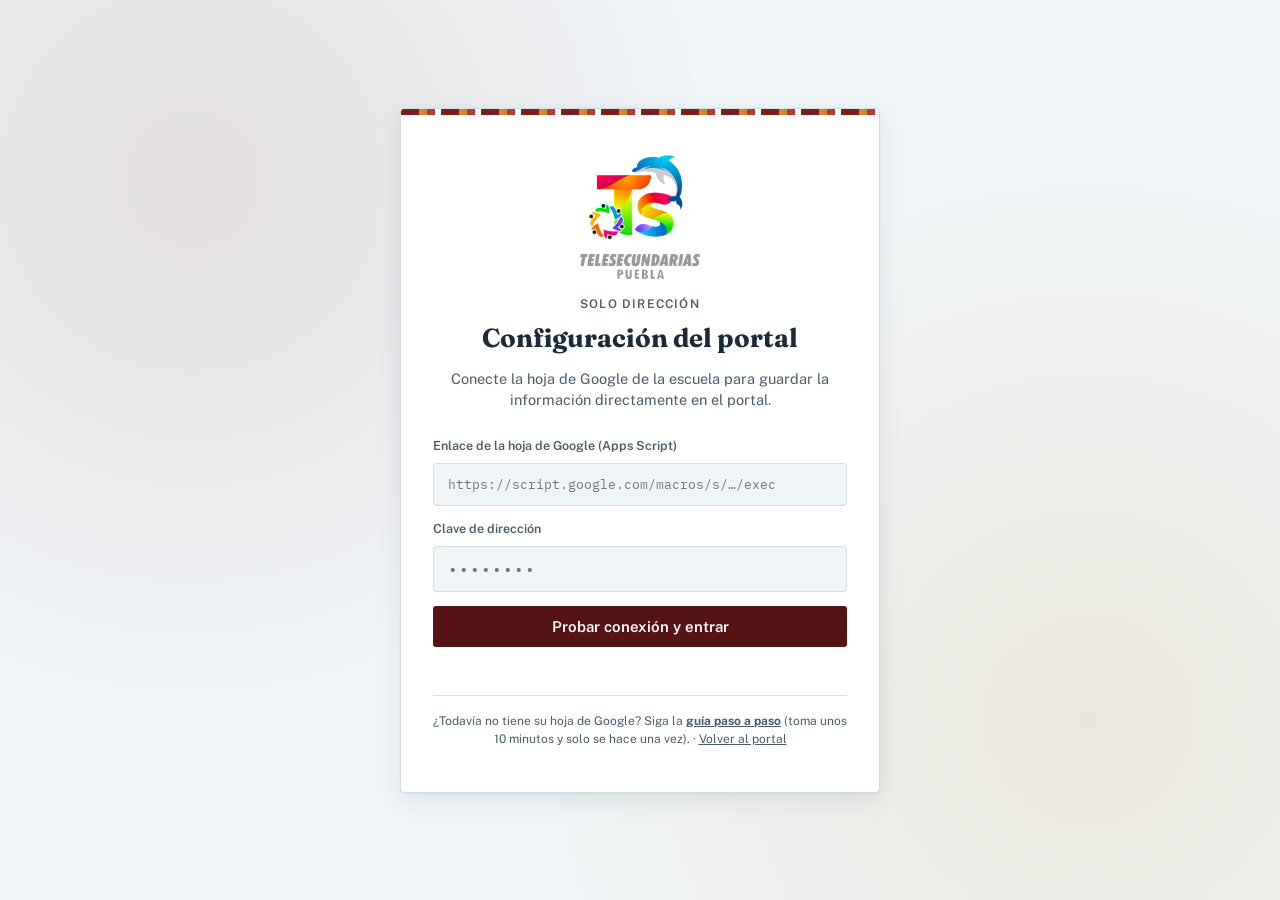
==== configuracion.html @ 2836fb5f "Guardado directo en la hoja de Google de la escuela, configuración paso a paso y logo Co-Authored-By" ====
<!DOCTYPE html>
<html lang="es">
<head>
<meta charset="UTF-8" />
<meta name="viewport" content="width=device-width, initial-scale=1.0" />
<title>Configuración del portal</title>
<link rel="icon" href="escudo.png" />
<link rel="preconnect" href="https://fonts.googleapis.com">
<link rel="preconnect" href="https://fonts.gstatic.com" crossorigin>
<link href="https://fonts.googleapis.com/css2?family=Fraunces:opsz,wght@9..144,400;9..144,500;9..144,600;9..144,700;9..144,800&family=Public+Sans:wght@400;500;600;700&family=IBM+Plex+Mono:wght@400;500;600&display=swap" rel="stylesheet">
<link rel="stylesheet" href="estilos.css" />
<script src="config.js"></script>
<script src="datos.js"></script>
</head>
<body>

<!-- ============ Entrada: conectar la hoja y escribir la clave ============ -->
<div id="gate">
  <div class="gate-card" style="max-width:480px">
    <div class="tile-rule"></div>
    <div class="gate-body">
      <img class="crest" src="escudo.png" alt="Logo de Telesecundarias Puebla" />
      <div class="gate-eyebrow">Solo dirección</div>
      <h1 class="gate-title">Configuración del portal</h1>
      <p class="gate-sub">Conecte la hoja de Google de la escuela para guardar la información directamente en el portal.</p>

      <form class="gate-form" id="form-entrada">
        <label class="gate-label" for="liga">Enlace de la hoja de Google (Apps Script)</label>
        <input id="liga" class="mono" type="url" autocomplete="off" placeholder="https://script.google.com/macros/s/…/exec"
               style="width:100%;font-size:13px;padding:12px 14px;border-radius:3px;border:1.5px solid var(--line);background:var(--ground);color:var(--ink);outline:none" />
        <div style="height:14px"></div>
        <label class="gate-label" for="codigo">Clave de dirección</label>
        <input id="codigo" class="mono" type="password" autocomplete="off" placeholder="••••••••" />
        <button class="gate-btn" type="submit" id="btn-entrar">Probar conexión y entrar</button>
        <div class="gate-error" id="gate-error" role="alert"></div>
      </form>

      <p class="gate-note">¿Todavía no tiene su hoja de Google? Siga la <a href="guia-conexion.html"><b>guía paso a paso</b></a> (toma unos 10 minutos y solo se hace una vez). &middot; <a href="index.html">Volver al portal</a></p>
    </div>
  </div>
</div>

<!-- ============ Configuración paso a paso ============ -->
<div id="portal">
  <header class="band">
    <div class="band-inner">
      <div class="band-top">
        <img class="band-crest" src="escudo.png" alt="Logo de Telesecundarias Puebla" />
        <div>
          <div class="band-eyebrow">Configuración &middot; solo dirección</div>
          <h1 id="titulo-escuela">Configuración del portal</h1>
        </div>
      </div>
    </div>
  </header>
  <div class="tile-rule"></div>

  <main>
    <div id="nota-publicar"></div>

    <nav class="pasos" id="pasos" aria-label="Pasos de configuración"></nav>

    <!-- Paso 1 -->
    <section class="panel" data-paso="escuela">
      <h2>1. Datos de la escuela</h2>
      <p class="ayuda">Así aparecerá la escuela en la portada del portal. Puede llenar solo lo que tenga y completar el resto después.</p>
      <div class="campos">
        <div class="campo"><label for="e-nombre">Nombre de la escuela</label><input id="e-nombre" data-k="nombre" /></div>
        <div class="campo"><label for="e-tipo">Tipo / nivel</label><input id="e-tipo" data-k="tipo" placeholder="Telesecundaria" /></div>
        <div class="campo"><label for="e-cct">Clave CCT</label><input id="e-cct" data-k="cct" class="mono" placeholder="21ETV0000X" /></div>
        <div class="campo"><label for="e-turno">Turno</label>
          <select id="e-turno" data-k="turno"><option value="">— Elegir —</option><option>Matutino</option><option>Vespertino</option><option>Tiempo completo</option><option>Discontinuo</option></select></div>
        <div class="campo"><label for="e-sost">Sostenimiento</label>
          <select id="e-sost" data-k="sostenimiento"><option value="">— Elegir —</option><option>Público (Estatal)</option><option>Público (Federal)</option><option>Público (Federal transferido)</option><option>Particular</option></select></div>
        <div class="campo"><label for="e-zona">Zona</label>
          <select id="e-zona" data-k="zona"><option value="">— Elegir —</option><option>Rural</option><option>Urbana</option><option>Semiurbana</option></select></div>
        <div class="campo"><label for="e-loc">Localidad</label><input id="e-loc" data-k="localidad" /></div>
        <div class="campo"><label for="e-mun">Municipio</label><input id="e-mun" data-k="municipio" /></div>
        <div class="campo"><label for="e-edo">Estado</label><input id="e-edo" data-k="estado" /></div>
        <div class="campo"><label for="e-dom">Domicilio</label><input id="e-dom" data-k="domicilio" /></div>
        <div class="campo"><label for="e-tel">Teléfono</label><input id="e-tel" data-k="telefono" type="tel" /></div>
        <div class="campo"><label for="e-mail">Correo de la escuela</label><input id="e-mail" data-k="correo" type="email" /></div>
        <div class="campo"><label for="e-ciclo">Ciclo escolar</label><input id="e-ciclo" data-k="ciclo" placeholder="2026–2027" /></div>
        <div class="campo"><label for="e-cod">Código de acceso del portal</label><input id="e-cod" data-k="codigoPortal" class="mono" />
          <small>Es el código que usan docentes y familias para entrar. Escríbalo en mayúsculas.</small></div>
      </div>
      <div class="acciones"><button class="btn btn-pri" data-guardar="escuela">Guardar datos de la escuela</button><span class="msg" data-msg="escuela"></span></div>
    </section>

    <!-- Paso 2 -->
    <section class="panel" data-paso="personal" hidden>
      <h2>2. Director y docentes</h2>
      <p class="ayuda">Aparecen en la sección "Nuestro equipo" del portal.</p>
      <div class="campos"><div class="campo"><label for="p-dir">Nombre del director o directora</label><input id="p-dir" /></div></div>
      <h3 style="font-size:18px;margin-top:24px">Docentes</h3>
      <div class="lista-filas" id="lista-docentes"></div>
      <div class="acciones">
        <button class="btn btn-sec" data-agregar="docentes">+ Agregar docente</button>
        <button class="btn btn-pri" data-guardar="personal">Guardar equipo</button><span class="msg" data-msg="personal"></span>
      </div>
    </section>

    <!-- Paso 3 -->
    <section class="panel" data-paso="grupos" hidden>
      <h2>3. Grupos</h2>
      <p class="ayuda">Un renglón por grupo. La lista de alumnos se capturará después en Control Escolar.</p>
      <div class="lista-filas" id="lista-grupos"></div>
      <div class="acciones">
        <button class="btn btn-sec" data-agregar="grupos">+ Agregar grupo</button>
        <button class="btn btn-pri" data-guardar="grupos">Guardar grupos</button><span class="msg" data-msg="grupos"></span>
      </div>
    </section>

    <!-- Paso 4 -->
    <section class="panel" data-paso="calendario" hidden>
      <h2>4. Calendario del ciclo</h2>
      <p class="ayuda">Confirme las fechas con el calendario oficial y agregue las fechas importantes de la escuela (CTE, entregas, festivales…).</p>
      <div class="campos">
        <div class="campo"><label for="c-ini">Inicio de clases</label><input id="c-ini" type="date" /></div>
        <div class="campo"><label for="c-fin">Fin del ciclo</label><input id="c-fin" type="date" /></div>
        <div class="campo"><label for="c-dias">Días efectivos de clase</label><input id="c-dias" inputmode="numeric" /></div>
        <div class="campo"><label for="c-fuente">Calendario oficial</label><input id="c-fuente" placeholder="SEP Puebla" /></div>
      </div>
      <h3 style="font-size:18px;margin-top:24px">Fechas importantes</h3>
      <div class="lista-filas" id="lista-fechas"></div>
      <div class="acciones">
        <button class="btn btn-sec" data-agregar="fechas">+ Agregar fecha</button>
        <button class="btn btn-pri" data-guardar="calendario">Guardar calendario</button><span class="msg" data-msg="calendario"></span>
      </div>
    </section>

    <!-- Paso 5 -->
    <section class="panel" data-paso="avisos" hidden>
      <h2>5. Avisos</h2>
      <p class="ayuda">Los avisos aparecen al principio del portal. Borre los que ya no estén vigentes.</p>
      <div class="lista-filas" id="lista-avisos"></div>
      <div class="acciones">
        <button class="btn btn-sec" data-agregar="avisos">+ Agregar aviso</button>
        <button class="btn btn-pri" data-guardar="avisos">Guardar avisos</button><span class="msg" data-msg="avisos"></span>
      </div>
    </section>

    <div class="acciones" style="margin-top:0">
      <a class="btn btn-sec" href="index.html" style="text-decoration:none">Ver el portal &rarr;</a>
      <button class="btn btn-sec" id="btn-salir">Cerrar sesión de configuración</button>
    </div>
  </main>
</div>

<script>
(function(){
  var PASOS = [
    ["escuela", "Escuela"], ["personal", "Equipo"], ["grupos", "Grupos"], ["calendario", "Calendario"], ["avisos", "Avisos"]
  ];
  var CLAVE_SESION = "edo_clave_dir";
  var claveDir = "";
  var guardados = {};

  function $(s, r){ return (r || document).querySelector(s); }
  function $$(s, r){ return Array.prototype.slice.call((r || document).querySelectorAll(s)); }
  function esc(t){ return String(t == null ? "" : t).replace(/[&<>"]/g, function(c){ return {"&":"&amp;","<":"&lt;",">":"&gt;",'"':"&quot;"}[c]; }); }
  function lleno(v){ return v != null && String(v).trim() !== ""; }

  /* ---------------- Entrada ---------------- */
  var inLiga = $("#liga"), inClave = $("#codigo"), err = $("#gate-error"), btn = $("#btn-entrar");
  inLiga.value = HOJA.liga();
  if (!inLiga.value) inLiga.focus(); else inClave.focus();

  function entrar(liga, clave, silencioso){
    btn.disabled = true; btn.textContent = "Probando conexión…"; err.textContent = "";
    return HOJA.verificar(liga, clave).then(function(r){
      if (!r || !r.ok) throw new Error("La hoja respondió con un error.");
      if (r.sinCambiar) throw new Error("Falta cambiar la clave en el código de la hoja (paso 4 de la guía).");
      if (!r.valida) throw new Error("La clave de dirección no coincide con la de la hoja.");
      HOJA.guardarLiga(liga);
      claveDir = clave;
      try { sessionStorage.setItem(CLAVE_SESION, clave); } catch(e){}
      return abrirConfiguracion();
    }).catch(function(e){
      if (!silencioso){
        err.textContent = /Failed to fetch|NetworkError|Load failed|JSON/i.test(e.message)
          ? "No se pudo conectar. Revise que el enlace termine en /exec y que el acceso sea “Cualquier persona”."
          : e.message;
      }
    }).then(function(){ btn.disabled = false; btn.textContent = "Probar conexión y entrar"; });
  }

  $("#form-entrada").addEventListener("submit", function(ev){
    ev.preventDefault();
    var liga = inLiga.value.trim(), clave = inClave.value.trim();
    if (!HOJA.ligaValida(liga)){ err.textContent = "El enlace debe empezar con https://script.google.com/ y terminar en /exec."; return; }
    if (!clave){ err.textContent = "Escriba la clave de dirección."; return; }
    entrar(liga, clave);
  });

  try {
    var c = sessionStorage.getItem(CLAVE_SESION);
    if (c && HOJA.liga()) { inClave.value = c; entrar(HOJA.liga(), c, true); }
  } catch(e){}

  $("#btn-salir").addEventListener("click", function(){
    try { sessionStorage.removeItem(CLAVE_SESION); } catch(e){}
    location.reload();
  });

  /* ---------------- Filas dinámicas ---------------- */
  var PLANTILLAS = {
    docentes: function(d){ d = d || {};
      return '<div class="fila"><input aria-label="Nombre" placeholder="Nombre completo" data-f="nombre" value="' + esc(d.nombre) + '"/>' +
             '<input aria-label="Cargo o grado" placeholder="Cargo o grado (ej. Docente de 1°)" data-f="cargo" value="' + esc(d.cargo) + '"/>' +
             '<button class="btn-quitar" title="Quitar" aria-label="Quitar">×</button></div>'; },
    grupos: function(g){ g = g || {};
      return '<div class="fila tres"><input aria-label="Grado" placeholder="Grado (ej. 1°)" data-f="grado" value="' + esc(g.grado) + '"/>' +
             '<input aria-label="Grupo" placeholder="Grupo (ej. A)" data-f="grupo" value="' + esc(g.grupo) + '"/>' +
             '<input aria-label="Docente" placeholder="Docente a cargo" data-f="docente" value="' + esc(g.docente) + '"/>' +
             '<button class="btn-quitar" title="Quitar" aria-label="Quitar">×</button>' +
             '<input aria-label="Número de alumnos" placeholder="N.º de alumnos" inputmode="numeric" data-f="alumnos" value="' + esc(g.alumnos) + '"/></div>'; },
    fechas: function(f){ f = f || {};
      return '<div class="fila"><input aria-label="Fecha" type="date" data-f="fecha" value="' + esc(f.fecha) + '"/>' +
             '<input aria-label="Evento" placeholder="Evento (ej. CTE, entrega de boletas)" data-f="evento" value="' + esc(f.evento) + '"/>' +
             '<button class="btn-quitar" title="Quitar" aria-label="Quitar">×</button></div>'; },
    avisos: function(a){ a = a || {};
      return '<div class="fila aviso-f"><input aria-label="Título del aviso" placeholder="Título del aviso" data-f="titulo" value="' + esc(a.titulo) + '"/>' +
             '<input aria-label="Fecha" type="date" data-f="fecha" value="' + esc(a.fecha) + '"/>' +
             '<button class="btn-quitar" title="Quitar" aria-label="Quitar">×</button>' +
             '<textarea aria-label="Texto del aviso" placeholder="Texto del aviso" data-f="texto">' + esc(a.texto) + '</textarea></div>'; }
  };
  function agregar(tipo, datos){ $("#lista-" + tipo).insertAdjacentHTML("beforeend", PLANTILLAS[tipo](datos)); }
  function leerFilas(tipo){
    return $$("#lista-" + tipo + " .fila").map(function(f){
      var o = {}; $$("[data-f]", f).forEach(function(i){ o[i.getAttribute("data-f")] = i.value.trim(); }); return o;
    }).filter(function(o){ return Object.keys(o).some(function(k){ return lleno(o[k]); }); });
  }
  function llenarFilas(tipo, lista){
    $("#lista-" + tipo).innerHTML = "";
    (lista && lista.length ? lista : [null]).forEach(function(d){ agregar(tipo, d); });
  }
  document.addEventListener("click", function(ev){
    var q = ev.target.closest(".btn-quitar");
    if (q){ q.closest(".fila").remove(); return; }
    var a = ev.target.closest("[data-agregar]");
    if (a){ agregar(a.getAttribute("data-agregar")); var l = $("#lista-" + a.getAttribute("data-agregar")); var u = l.lastElementChild; if (u) $("input, textarea", u).focus(); }
  });

  /* ---------------- Pasos ---------------- */
  function pintarPasos(activo){
    $("#pasos").innerHTML = PASOS.map(function(p, i){
      var hecho = !!guardados["config:" + p[0]];
      return '<button class="paso-btn' + (p[0] === activo ? " activo" : "") + (hecho ? " hecho" : "") + '" data-ir="' + p[0] + '">' +
        '<span class="num">' + (hecho ? "✓" : i + 1) + '</span>' + p[1] + '</button>';
    }).join("");
  }
  function irA(paso){
    $$(".panel").forEach(function(s){ s.hidden = s.getAttribute("data-paso") !== paso; });
    pintarPasos(paso);
  }
  $("#pasos").addEventListener("click", function(ev){ var b = ev.target.closest("[data-ir]"); if (b) irA(b.getAttribute("data-ir")); });

  /* ---------------- Cargar lo guardado ---------------- */
  function llenarFormularios(){
    var P = HOJA.combinar(window.PORTAL, guardados);
    $$("[data-paso=escuela] [data-k]").forEach(function(i){ i.value = P.escuela[i.getAttribute("data-k")] || ""; });
    $("#p-dir").value = P.personal.director || "";
    llenarFilas("docentes", P.personal.docentes);
    llenarFilas("grupos", P.grupos);
    $("#c-ini").value = P.calendario.inicio || "";
    $("#c-fin").value = P.calendario.fin || "";
    $("#c-dias").value = P.calendario.dias || "";
    $("#c-fuente").value = P.calendario.fuente || "";
    llenarFilas("fechas", P.calendario.fechas);
    llenarFilas("avisos", P.avisos);
    $("#titulo-escuela").textContent = (P.escuela.tipo ? P.escuela.tipo + " " : "") + "“" + P.escuela.nombre + "”";
  }

  function notaPublicar(){
    var liga = HOJA.liga();
    $("#nota-publicar").innerHTML = (window.PORTAL.ligaHoja === liga) ? "" :
      '<div class="nota"><b>Un último paso, solo una vez:</b> la hoja ya está conectada en este dispositivo y aquí puede guardar y ver los cambios. ' +
      'Para que <b>todos los visitantes</b> vean la información, hay que agregar este enlace al portal. Envíelo a quien administra la página:' +
      '<div style="margin-top:10px;display:flex;flex-wrap:wrap;gap:10px;align-items:center"><span class="liga-copia">' + esc(liga) + '</span>' +
      '<button class="btn btn-sec" id="btn-copiar">Copiar enlace</button></div></div>';
    var b = $("#btn-copiar");
    if (b) b.addEventListener("click", function(){
      (navigator.clipboard ? navigator.clipboard.writeText(liga) : Promise.reject()).then(function(){ b.textContent = "¡Copiado!"; }, function(){ b.textContent = "Selecciónelo y cópielo"; });
    });
  }

  function abrirConfiguracion(){
    return HOJA.leerTodo("config:").then(function(g){
      guardados = g || {};
      $("#gate").style.display = "none";
      $("#portal").style.display = "block";
      llenarFormularios();
      notaPublicar();
      irA("escuela");
    });
  }

  /* ---------------- Guardar ---------------- */
  var LECTORES = {
    escuela: function(){
      var o = {}; $$("[data-paso=escuela] [data-k]").forEach(function(i){ o[i.getAttribute("data-k")] = i.value.trim(); });
      if (!lleno(o.nombre)) throw new Error("El nombre de la escuela no puede quedar vacío.");
      if (!lleno(o.codigoPortal)) throw new Error("El código de acceso no puede quedar vacío.");
      o.codigoPortal = o.codigoPortal.toUpperCase();
      return o;
    },
    personal: function(){ return { director: $("#p-dir").value.trim(), docentes: leerFilas("docentes") }; },
    grupos: function(){ return leerFilas("grupos"); },
    calendario: function(){
      return { inicio: $("#c-ini").value, fin: $("#c-fin").value, dias: $("#c-dias").value.trim(), fuente: $("#c-fuente").value.trim(), fechas: leerFilas("fechas") };
    },
    avisos: function(){ return leerFilas("avisos"); }
  };

  document.addEventListener("click", function(ev){
    var b = ev.target.closest("[data-guardar]");
    if (!b) return;
    var paso = b.getAttribute("data-guardar");
    var msg = $('[data-msg="' + paso + '"]');
    var valor;
    try { valor = LECTORES[paso](); } catch(e){ msg.className = "msg error"; msg.textContent = e.message; return; }
    b.disabled = true; msg.className = "msg"; msg.textContent = "Guardando…";
    HOJA.guardar("config:" + paso, valor, claveDir).then(function(){
      guardados["config:" + paso] = valor;
      msg.className = "msg ok"; msg.textContent = "Guardado. Ya se ve en el portal.";
      if (paso === "escuela") llenarFormularios();
      var i = PASOS.findIndex(function(p){ return p[0] === paso; });
      pintarPasos(paso);
      if (i < PASOS.length - 1) setTimeout(function(){ irA(PASOS[i + 1][0]); window.scrollTo({ top: 0, behavior: "smooth" }); }, 900);
    }).catch(function(e){
      msg.className = "msg error"; msg.textContent = "No se guardó: " + e.message;
    }).then(function(){ b.disabled = false; });
  });
})();
</script>
</body>
</html>
---- estilos.css ----
:root{
    --ground: #eff4f6;
    --surface: #ffffff;
    --ink: #1b2a3a;
    --ink-soft: #4a5c6b;
    --maroon: #7a1f1f;
    --maroon-deep: #551313;
    --ochre: #c98a2a;
    --terracotta: #b8392f;
    --green: #3f7a2c;
    --line: #d3dee3;
    --btn-bg: #551313;
    --btn-ink: #ffffff;
    --cta: #551313;
    --band-a: #551313;
    --band-b: #3d0d0a;
    --shadow: 0 1px 2px rgba(23,50,74,0.06), 0 8px 24px rgba(23,50,74,0.08);
  }
  @media (prefers-color-scheme: dark){
    :root:not([data-theme="light"]){
      --ground: #101b26;
      --surface: #17232f;
      --ink: #e9eff3;
      --ink-soft: #a9bac6;
      --maroon: #e0938a;
      --maroon-deep: #f5cec7;
      --ochre: #e0ac52;
      --terracotta: #d67e64;
      --green: #8fbf78;
      --line: #2b3c4a;
      --btn-bg: #e0938a;
      --btn-ink: #2a0b0b;
      --cta: #e0938a;
      --band-a: #200c0c;
      --band-b: #1a0908;
      --shadow: 0 1px 2px rgba(0,0,0,0.3), 0 8px 28px rgba(0,0,0,0.35);
    }
  }
  :root[data-theme="dark"]{
    --ground: #101b26;
    --surface: #17232f;
    --ink: #e9eff3;
    --ink-soft: #a9bac6;
    --maroon: #e0938a;
    --maroon-deep: #f5cec7;
    --ochre: #e0ac52;
    --terracotta: #d67e64;
    --green: #8fbf78;
    --line: #2b3c4a;
    --btn-bg: #e0938a;
    --btn-ink: #2a0b0b;
    --cta: #e0938a;
    --band-a: #200c0c;
    --band-b: #1a0908;
    --shadow: 0 1px 2px rgba(0,0,0,0.3), 0 8px 28px rgba(0,0,0,0.35);
  }

  html{ font-size: 17px; }
  html, body{ margin: 0; padding: 0; }
  *{ box-sizing: border-box; }
  body{
    background: var(--ground);
    color: var(--ink);
    font-family: 'Public Sans', system-ui, -apple-system, 'Segoe UI', sans-serif;
    line-height: 1.5;
    min-height: 100vh;
  }
  h1, h2, h3{
    font-family: 'Fraunces', Georgia, 'Times New Roman', serif;
    text-wrap: balance;
    margin: 0;
    color: var(--ink);
  }
  .mono{ font-family: 'IBM Plex Mono', ui-monospace, Menlo, monospace; }
  a{ color: inherit; }

  .tile-rule{
    height: 6px;
    background: repeating-linear-gradient(
      90deg,
      var(--maroon) 0 18px,
      var(--ochre) 18px 26px,
      var(--terracotta) 26px 34px,
      var(--surface) 34px 40px
    );
  }

  /* ---------- Pantalla de código ---------- */
  #gate{
    min-height: 100vh;
    display: flex;
    align-items: center;
    justify-content: center;
    padding: 24px 16px;
    position: relative;
    overflow: hidden;
  }
  #gate::before{
    content: "";
    position: absolute;
    inset: 0;
    background-image:
      radial-gradient(circle at 15% 20%, color-mix(in srgb, var(--maroon) 10%, transparent) 0, transparent 40%),
      radial-gradient(circle at 85% 80%, color-mix(in srgb, var(--ochre) 12%, transparent) 0, transparent 42%);
    pointer-events: none;
  }
  .gate-card{
    position: relative;
    width: 100%;
    max-width: 420px;
    background: var(--surface);
    border-radius: 4px;
    box-shadow: var(--shadow);
    overflow: hidden;
    border: 1px solid var(--line);
  }
  .gate-body{ padding: 40px 32px 32px; text-align: center; }
  .crest{ width: 120px; height: 124px; margin: 0 auto 16px; display: block; object-fit: contain; }
  .gate-eyebrow{
    font-size: 12px;
    letter-spacing: 0.10em;
    text-transform: uppercase;
    color: var(--ink-soft);
    font-weight: 600;
  }
  .gate-title{ font-size: 26px; margin-top: 6px; }
  .gate-sub{ color: var(--ink-soft); font-size: 14.5px; margin-top: 10px; }

  .gate-form{ margin-top: 26px; text-align: left; }
  .gate-label{
    display: block;
    font-size: 12.5px;
    font-weight: 600;
    color: var(--ink-soft);
    margin-bottom: 7px;
  }
  #codigo{
    width: 100%;
    font-family: 'IBM Plex Mono', monospace;
    font-size: 16px;
    letter-spacing: 0.06em;
    padding: 12px 14px;
    border-radius: 3px;
    border: 1.5px solid var(--line);
    background: var(--ground);
    color: var(--ink);
    outline: none;
    transition: border-color .15s ease;
  }
  #codigo:focus{ border-color: var(--maroon); }
  #codigo.error{ border-color: var(--terracotta); }

  .gate-btn{
    width: 100%;
    margin-top: 14px;
    padding: 12px 14px;
    border: none;
    border-radius: 3px;
    background: var(--btn-bg);
    color: var(--btn-ink);
    font-family: 'Public Sans', sans-serif;
    font-weight: 600;
    font-size: 15px;
    cursor: pointer;
    transition: transform .1s ease;
  }
  .gate-btn:hover{ transform: translateY(-1px); }
  .gate-btn:active{ transform: translateY(0); }

  .gate-error{ color: var(--terracotta); font-size: 13px; margin-top: 10px; min-height: 16px; }
  .gate-note{
    font-size: 12px;
    color: var(--ink-soft);
    margin-top: 22px;
    padding-top: 16px;
    border-top: 1px solid var(--line);
    line-height: 1.5;
  }

  /* ---------- Portal ---------- */
  #portal{ display: none; }
  header.band{
    background: linear-gradient(135deg, var(--band-a) 0%, var(--band-b) 100%);
    color: #f2f6f8;
    padding: 48px 16px 40px;
    border-bottom: 3px solid var(--ochre);
    box-shadow: 0 4px 12px rgba(23,50,74,0.12);
  }
  .band-inner{ max-width: 1000px; margin: 0 auto; padding: 0 8px; }
  .band-top{ display: flex; align-items: center; gap: 20px; }
  .band-crest{ width: 84px; height: 88px; flex: none; object-fit: contain; background: rgba(255,255,255,0.94); border-radius: 8px; padding: 6px; }
  .band-eyebrow{
    font-size: 11px; letter-spacing: 0.14em; text-transform: uppercase;
    color: #e0ac52;
    font-weight: 700;
  }
  .band h1{ color: #fff; font-size: clamp(28px, 5vw, 42px); margin-top: 6px; font-weight: 700; }
  .band-meta{
    display: grid;
    grid-template-columns: repeat(auto-fit, minmax(200px, 1fr));
    gap: 14px 20px;
    margin-top: 24px;
    font-size: 13px;
    color: #e8d4b0;
  }
  .band-meta span{ display: flex; align-items: baseline; gap: 8px; }
  .band-meta b{ font-family: 'IBM Plex Mono', monospace; font-weight: 600; color: #e0ac52; }
  .band-meta b.pend{ color: #c9b48f; font-style: italic; font-weight: 500; }

  main{ max-width: 1000px; margin: 0 auto; padding: 48px 16px 70px; }
  .welcome{ max-width: 65ch; color: var(--ink-soft); font-size: 15.5px; margin: 0 0 48px; line-height: 1.7; }
  .welcome strong{ color: var(--ink); font-weight: 600; }

  .section-label{
    font-size: 11px; letter-spacing: 0.12em; text-transform: uppercase;
    font-weight: 800; color: var(--maroon);
    margin-bottom: 20px;
    padding-bottom: 10px;
    border-bottom: 2px solid var(--ochre);
    display: inline-block;
  }

  .cards{
    display: grid;
    grid-template-columns: repeat(auto-fit, minmax(min(280px, 100%), 1fr));
    gap: 20px;
    margin-bottom: 56px;
  }
  .pcard{
    background: var(--surface);
    border: 1px solid var(--line);
    border-radius: 6px;
    padding: 28px;
    display: flex;
    flex-direction: column;
    gap: 12px;
    text-decoration: none;
    box-shadow: var(--shadow);
    transition: all .2s ease;
    position: relative;
    overflow: hidden;
  }
  .pcard::before{
    content: '';
    position: absolute;
    top: 0; left: 0; right: 0;
    height: 4px;
    background: linear-gradient(90deg, var(--ochre), var(--terracotta));
    opacity: 0;
    transition: opacity .2s ease;
  }
  a.pcard:hover{
    transform: translateY(-4px);
    border-color: var(--ochre);
    box-shadow: 0 8px 24px rgba(23,50,74,0.15);
  }
  a.pcard:hover::before{ opacity: 1; }
  .pcard-tag{
    font-size: 10px; font-weight: 800; letter-spacing: 0.1em; text-transform: uppercase;
    padding: 5px 10px; border-radius: 3px;
    width: fit-content;
  }
  .tag-azul{ background: color-mix(in srgb, var(--maroon) 12%, transparent); color: var(--maroon); }
  .tag-verde{ background: color-mix(in srgb, var(--green) 14%, transparent); color: var(--green); }
  .tag-ocre{ background: color-mix(in srgb, var(--ochre) 14%, transparent); color: var(--ochre); }
  .pcard h3{ font-size: 20px; font-weight: 700; margin: 0; }
  .pcard p{ margin: 0; font-size: 14px; color: var(--ink-soft); line-height: 1.6; }
  .pcard-cta{
    margin-top: auto;
    font-size: 13px;
    font-weight: 700;
    color: var(--cta);
    display: inline-flex;
    align-items: center;
    gap: 6px;
  }
  .pcard.disabled{ opacity: 0.55; cursor: default; }
  .pcard.disabled .pcard-cta{ color: var(--ink-soft); font-weight: 600; }

  .calendar-strip{
    background: var(--surface);
    border: 1px solid var(--line);
    border-radius: 6px;
    padding: 32px;
    display: grid;
    grid-template-columns: repeat(auto-fit, minmax(160px, 1fr));
    gap: 24px;
    margin-bottom: 56px;
    box-shadow: var(--shadow);
  }
  .stat b{
    display: block;
    font-family: 'Fraunces', serif;
    font-size: 26px;
    font-weight: 700;
    color: var(--ochre);
    margin-bottom: 6px;
  }
  .stat span{ font-size: 13px; color: var(--ink-soft); font-weight: 500; }

  /* ---------- Avance de configuración ---------- */
  .avance{
    background: var(--surface);
    border: 1px dashed var(--ochre);
    border-radius: 6px;
    padding: 24px 28px;
    margin-bottom: 56px;
  }
  .avance-top{ display: flex; flex-wrap: wrap; align-items: baseline; justify-content: space-between; gap: 8px 16px; }
  .avance h2{ font-size: 20px; }
  .avance-pct{ font-family: 'IBM Plex Mono', monospace; font-size: 14px; color: var(--ink-soft); }
  .barra{ height: 8px; background: var(--ground); border-radius: 99px; margin: 14px 0 18px; overflow: hidden; }
  .barra > div{ height: 100%; background: linear-gradient(90deg, var(--ochre), var(--terracotta)); border-radius: 99px; }
  .avance ul{ list-style: none; margin: 0; padding: 0; display: grid; grid-template-columns: repeat(auto-fit, minmax(min(240px, 100%), 1fr)); gap: 8px 20px; }
  .avance li{ font-size: 14px; display: flex; align-items: baseline; gap: 10px; }
  .chip{ font-size: 10px; font-weight: 800; letter-spacing: 0.08em; text-transform: uppercase; padding: 3px 8px; border-radius: 3px; flex: none; }
  .chip.ok{ background: color-mix(in srgb, var(--green) 16%, transparent); color: var(--green); }
  .chip.no{ background: color-mix(in srgb, var(--terracotta) 14%, transparent); color: var(--terracotta); }
  .avance p{ font-size: 13px; color: var(--ink-soft); margin: 16px 0 0; }

  footer{ max-width: 1000px; margin: 0 auto; padding: 0 16px 60px; font-size: 12.5px; color: var(--ink-soft); }
  footer .foot-note{ border-top: 1px solid var(--line); padding-top: 24px; line-height: 1.7; }

  @media (max-width: 520px){
    .gate-body{ padding: 32px 22px 26px; }
    .pcard{ padding: 22px; }
    .calendar-strip{ padding: 24px; }
    .avance{ padding: 20px; }
  }
  @media (prefers-reduced-motion: reduce){
    *{ transition: none !important; }
  }

  /* ---------- Secciones extra del portal ---------- */
  .aviso-lista{ display: grid; gap: 14px; margin-bottom: 56px; }
  .aviso{ background: var(--surface); border: 1px solid var(--line); border-left: 4px solid var(--ochre); border-radius: 6px; padding: 18px 22px; box-shadow: var(--shadow); }
  .aviso h3{ font-size: 18px; }
  .aviso time{ font-family: 'IBM Plex Mono', monospace; font-size: 12px; color: var(--ink-soft); }
  .aviso p{ margin: 6px 0 0; color: var(--ink-soft); font-size: 14.5px; white-space: pre-line; }
  .equipo{ display: grid; grid-template-columns: repeat(auto-fit, minmax(min(220px, 100%), 1fr)); gap: 14px; margin-bottom: 56px; }
  .persona{ background: var(--surface); border: 1px solid var(--line); border-radius: 6px; padding: 16px 18px; }
  .persona b{ display: block; font-family: 'Fraunces', serif; font-size: 17px; }
  .persona span{ font-size: 13px; color: var(--ink-soft); }
  .fechas{ list-style: none; margin: 0 0 56px; padding: 4px 32px 28px; background: var(--surface); border: 1px solid var(--line); border-top: none; border-radius: 0 0 6px 6px; display: grid; gap: 8px; }
  .fechas li{ display: flex; gap: 14px; font-size: 14px; }
  .fechas time{ font-family: 'IBM Plex Mono', monospace; color: var(--maroon); min-width: 92px; flex: none; }
  .estado-hoja{ font-size: 12.5px; color: var(--ink-soft); margin: -36px 0 40px; }
  footer a{ color: var(--maroon); font-weight: 600; }

  /* ---------- Formularios (Configuración) ---------- */
  .pasos{ display: flex; gap: 8px; overflow-x: auto; padding-bottom: 6px; margin-bottom: 28px; }
  .paso-btn{ flex: none; border: 1.5px solid var(--line); background: var(--surface); color: var(--ink); border-radius: 999px; padding: 8px 16px; font: 600 14px 'Public Sans', sans-serif; cursor: pointer; display: inline-flex; align-items: center; gap: 8px; }
  .paso-btn .num{ width: 22px; height: 22px; border-radius: 50%; display: inline-grid; place-items: center; font-size: 12px; background: var(--ground); color: var(--ink-soft); }
  .paso-btn.activo{ border-color: var(--maroon); color: var(--maroon); }
  .paso-btn.activo .num{ background: var(--maroon); color: var(--surface); }
  .paso-btn.hecho .num{ background: var(--green); color: #fff; }
  .panel{ background: var(--surface); border: 1px solid var(--line); border-radius: 6px; padding: 28px; box-shadow: var(--shadow); margin-bottom: 28px; }
  .panel h2{ font-size: 24px; }
  .panel > p.ayuda{ color: var(--ink-soft); font-size: 14.5px; margin: 6px 0 22px; max-width: 70ch; }
  .campos{ display: grid; grid-template-columns: repeat(auto-fit, minmax(min(240px, 100%), 1fr)); gap: 16px 20px; }
  .campo label{ display: block; font-size: 12.5px; font-weight: 600; color: var(--ink-soft); margin-bottom: 6px; }
  .campo input, .campo select, .campo textarea, .fila input, .fila textarea{
    width: 100%; font: 15px 'Public Sans', sans-serif; padding: 10px 12px; border-radius: 4px;
    border: 1.5px solid var(--line); background: var(--ground); color: var(--ink); outline: none;
  }
  .campo input:focus, .campo select:focus, .campo textarea:focus, .fila input:focus, .fila textarea:focus{ border-color: var(--maroon); }
  .campo small{ display: block; font-size: 12px; color: var(--ink-soft); margin-top: 4px; }
  .lista-filas{ display: grid; gap: 10px; margin-top: 8px; }
  .fila{ display: grid; grid-template-columns: 1fr 1fr auto; gap: 10px; align-items: start; padding: 12px; border: 1px solid var(--line); border-radius: 6px; background: var(--surface); }
  .fila.tres{ grid-template-columns: 1fr 1fr 1fr auto; }
  .fila.aviso-f{ grid-template-columns: 1fr 160px auto; }
  .fila.aviso-f textarea{ grid-column: 1 / -1; min-height: 80px; resize: vertical; }
  .btn{ font: 600 14.5px 'Public Sans', sans-serif; border-radius: 4px; padding: 10px 18px; cursor: pointer; border: 1.5px solid transparent; }
  .btn-pri{ background: var(--btn-bg); color: var(--btn-ink); }
  .btn-sec{ background: transparent; color: var(--maroon); border-color: var(--line); }
  .btn-quitar{ background: transparent; border: 1.5px solid var(--line); color: var(--terracotta); border-radius: 4px; width: 40px; height: 42px; cursor: pointer; font-size: 18px; }
  .acciones{ display: flex; flex-wrap: wrap; align-items: center; gap: 12px; margin-top: 24px; }
  .msg{ font-size: 14px; }
  .msg.ok{ color: var(--green); }
  .msg.error{ color: var(--terracotta); }
  .nota{ border: 1px dashed var(--ochre); border-radius: 6px; padding: 16px 18px; font-size: 14px; color: var(--ink-soft); background: color-mix(in srgb, var(--ochre) 6%, transparent); margin-bottom: 28px; }
  .nota b{ color: var(--ink); }
  .nota code, .liga-copia{ font-family: 'IBM Plex Mono', monospace; font-size: 12.5px; word-break: break-all; }
  .vacio{ font-size: 14px; color: var(--ink-soft); font-style: italic; }
  @media (max-width: 620px){
    .fila, .fila.tres, .fila.aviso-f{ grid-template-columns: 1fr auto; }
    .fila > :not(.btn-quitar){ grid-column: 1; }
    .fila .btn-quitar{ grid-column: 2; grid-row: 1; }
    .panel{ padding: 20px; }
  }
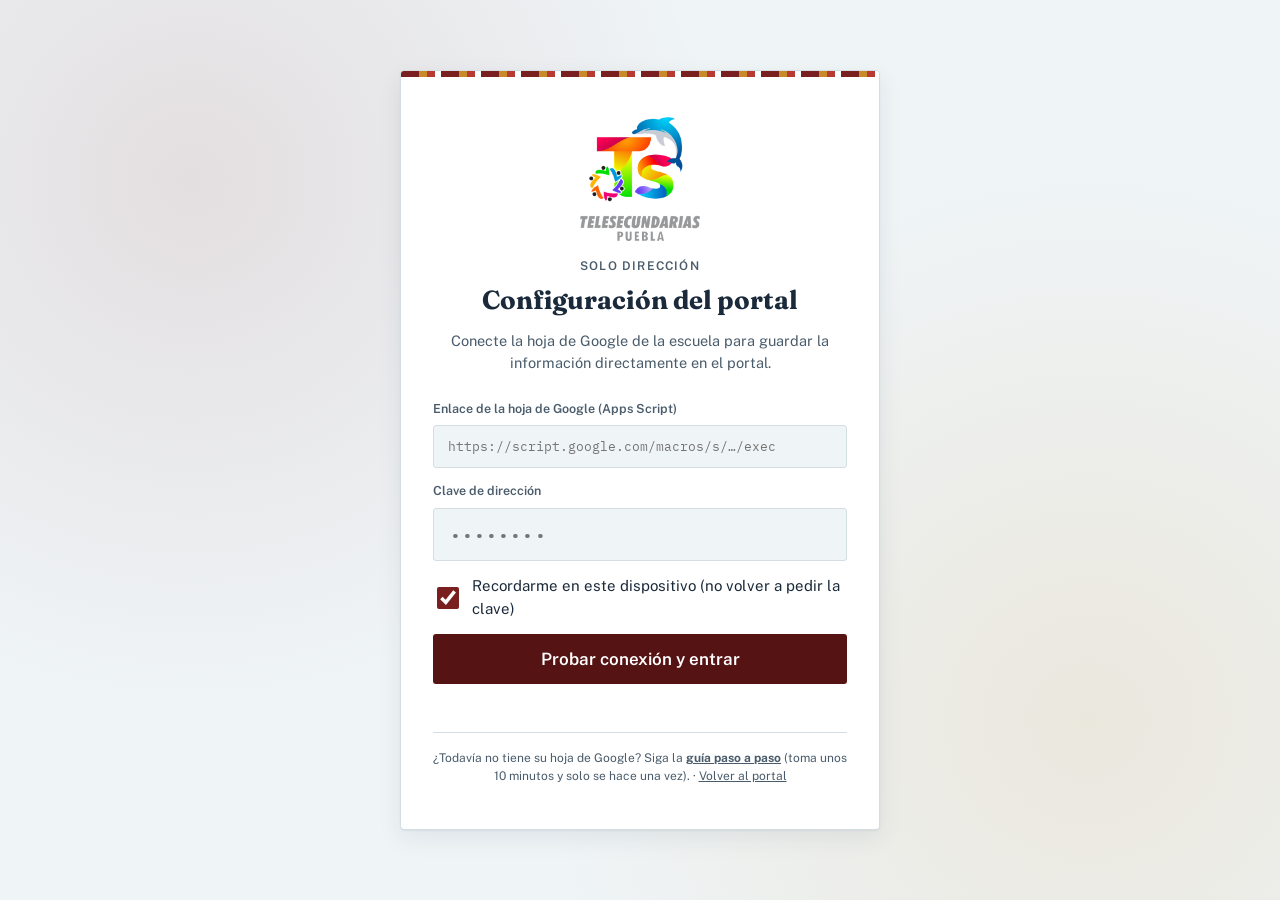
==== commit d42e8670: "Más fácil de usar: recordar acceso, botón de configuración visible, letra más grande e ícono para ce" ====
--- a/configuracion.html
+++ b/configuracion.html
@@ -5,6 +5,12 @@
 <meta name="viewport" content="width=device-width, initial-scale=1.0" />
 <title>Configuración del portal</title>
 <link rel="icon" href="escudo.png" />
+<link rel="manifest" href="manifest.json" />
+<link rel="apple-touch-icon" href="icono-180.png" />
+<meta name="theme-color" content="#551313" />
+<meta name="apple-mobile-web-app-title" content="Ejército del Oriente" />
+<meta name="apple-mobile-web-app-capable" content="yes" />
+<meta name="mobile-web-app-capable" content="yes" />
 <link rel="preconnect" href="https://fonts.googleapis.com">
 <link rel="preconnect" href="https://fonts.gstatic.com" crossorigin>
 <link href="https://fonts.googleapis.com/css2?family=Fraunces:opsz,wght@9..144,400;9..144,500;9..144,600;9..144,700;9..144,800&family=Public+Sans:wght@400;500;600;700&family=IBM+Plex+Mono:wght@400;500;600&display=swap" rel="stylesheet">
@@ -31,6 +37,7 @@
         <div style="height:14px"></div>
         <label class="gate-label" for="codigo">Clave de dirección</label>
         <input id="codigo" class="mono" type="password" autocomplete="off" placeholder="••••••••" />
+        <label class="recordar"><input type="checkbox" id="recordar" checked /> Recordarme en este dispositivo (no volver a pedir la clave)</label>
         <button class="gate-btn" type="submit" id="btn-entrar">Probar conexión y entrar</button>
         <div class="gate-error" id="gate-error" role="alert"></div>
       </form>
@@ -174,7 +181,10 @@
       if (!r.valida) throw new Error("La clave de dirección no coincide con la de la hoja.");
       HOJA.guardarLiga(liga);
       claveDir = clave;
-      try { sessionStorage.setItem(CLAVE_SESION, clave); } catch(e){}
+      try {
+        if ($("#recordar").checked) localStorage.setItem(CLAVE_SESION, clave);
+        else sessionStorage.setItem(CLAVE_SESION, clave);
+      } catch(e){}
       return abrirConfiguracion();
     }).catch(function(e){
       if (!silencioso){
@@ -194,12 +204,12 @@
   });
 
   try {
-    var c = sessionStorage.getItem(CLAVE_SESION);
+    var c = localStorage.getItem(CLAVE_SESION) || sessionStorage.getItem(CLAVE_SESION);
     if (c && HOJA.liga()) { inClave.value = c; entrar(HOJA.liga(), c, true); }
   } catch(e){}
 
   $("#btn-salir").addEventListener("click", function(){
-    try { sessionStorage.removeItem(CLAVE_SESION); } catch(e){}
+    try { sessionStorage.removeItem(CLAVE_SESION); localStorage.removeItem(CLAVE_SESION); } catch(e){}
     location.reload();
   });
 
--- a/estilos.css
+++ b/estilos.css
@@ -388,3 +388,22 @@
     .fila .btn-quitar{ grid-column: 2; grid-row: 1; }
     .panel{ padding: 20px; }
   }
+
+  /* ---------- Más fácil de leer y tocar ---------- */
+  .recordar{ display: flex; align-items: center; gap: 10px; margin-top: 14px; font-size: 15px; color: var(--ink); cursor: pointer; }
+  .recordar input{ width: 22px; height: 22px; accent-color: var(--maroon); flex: none; }
+  .gate-btn{ font-size: 17px; padding: 15px 16px; }
+  #codigo{ font-size: 18px; padding: 14px 16px; }
+  .band-config{ display: inline-block; margin-top: 22px; color: #fff; text-decoration: none; font-weight: 700; font-size: 15px;
+    border: 1.5px solid rgba(255,255,255,0.55); border-radius: 999px; padding: 9px 18px; }
+  .band-config small{ font-weight: 500; opacity: .8; }
+  .band-config:hover{ background: rgba(255,255,255,0.12); }
+  .campo label{ font-size: 14.5px; color: var(--ink); }
+  .campo input, .campo select, .campo textarea, .fila input, .fila textarea{ font-size: 17px; padding: 13px 14px; }
+  .campo small{ font-size: 13.5px; }
+  .btn{ font-size: 16.5px; padding: 13px 22px; }
+  .paso-btn{ font-size: 16px; padding: 11px 18px; }
+  .paso-btn .num{ width: 26px; height: 26px; font-size: 14px; }
+  .panel > p.ayuda{ font-size: 16px; }
+  .msg{ font-size: 16px; font-weight: 600; }
+  .btn-quitar{ width: 48px; height: 50px; font-size: 22px; }
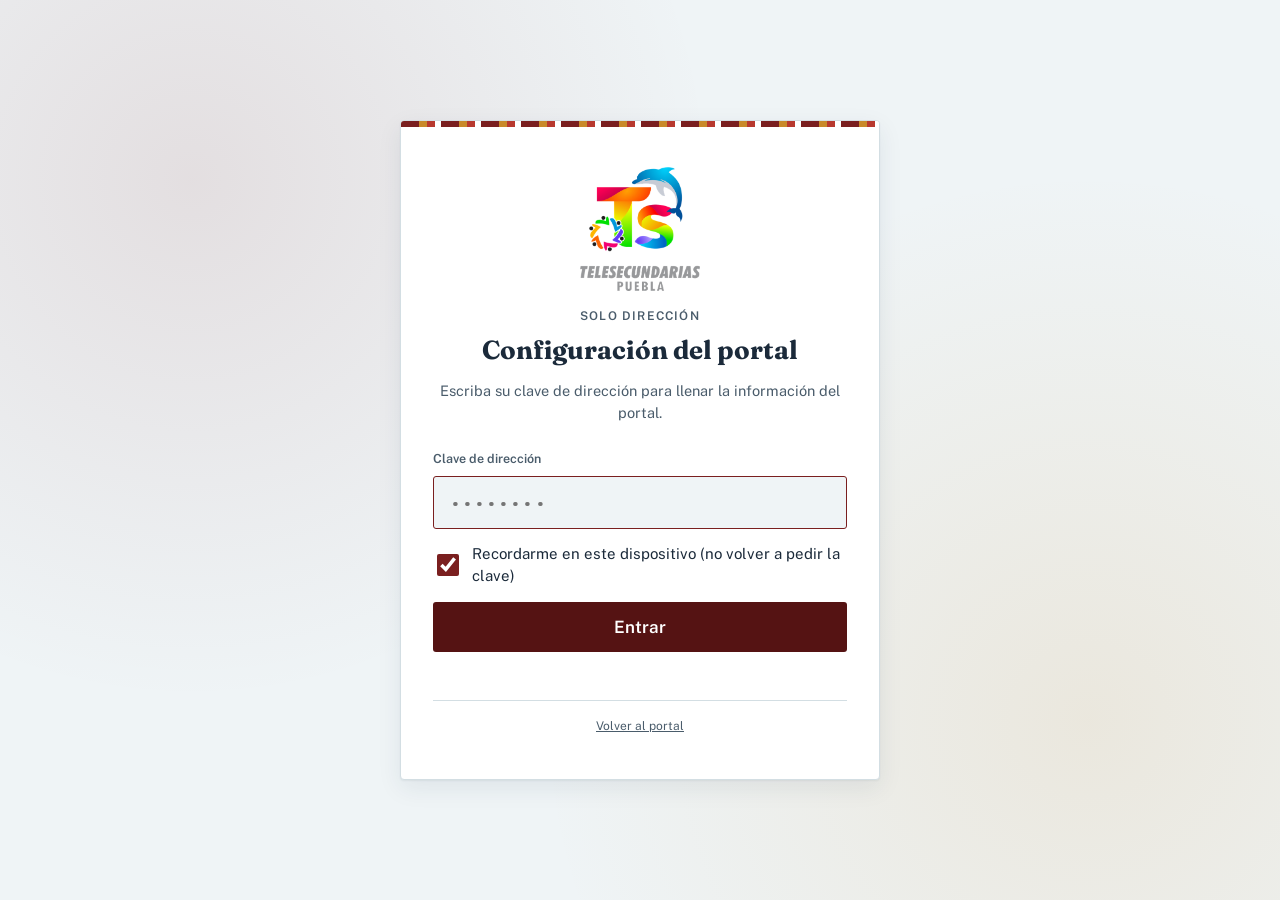
==== commit a8a9caab: "Una sola clave (la de dirección) para entrar a todo el portal Co-Authored-By: Claude Opus 5.5 <norep" ====
--- a/configuracion.html
+++ b/configuracion.html
@@ -31,10 +31,12 @@
       <p class="gate-sub">Conecte la hoja de Google de la escuela para guardar la información directamente en el portal.</p>
 
       <form class="gate-form" id="form-entrada">
+        <div id="bloque-liga">
         <label class="gate-label" for="liga">Enlace de la hoja de Google (Apps Script)</label>
         <input id="liga" class="mono" type="url" autocomplete="off" placeholder="https://script.google.com/macros/s/…/exec"
                style="width:100%;font-size:13px;padding:12px 14px;border-radius:3px;border:1.5px solid var(--line);background:var(--ground);color:var(--ink);outline:none" />
         <div style="height:14px"></div>
+        </div>
         <label class="gate-label" for="codigo">Clave de dirección</label>
         <input id="codigo" class="mono" type="password" autocomplete="off" placeholder="••••••••" />
         <label class="recordar"><input type="checkbox" id="recordar" checked /> Recordarme en este dispositivo (no volver a pedir la clave)</label>
@@ -88,8 +90,6 @@
         <div class="campo"><label for="e-tel">Teléfono</label><input id="e-tel" data-k="telefono" type="tel" /></div>
         <div class="campo"><label for="e-mail">Correo de la escuela</label><input id="e-mail" data-k="correo" type="email" /></div>
         <div class="campo"><label for="e-ciclo">Ciclo escolar</label><input id="e-ciclo" data-k="ciclo" placeholder="2026–2027" /></div>
-        <div class="campo"><label for="e-cod">Código de acceso del portal</label><input id="e-cod" data-k="codigoPortal" class="mono" />
-          <small>Es el código que usan docentes y familias para entrar. Escríbalo en mayúsculas.</small></div>
       </div>
       <div class="acciones"><button class="btn btn-pri" data-guardar="escuela">Guardar datos de la escuela</button><span class="msg" data-msg="escuela"></span></div>
     </section>
@@ -171,6 +171,13 @@
   /* ---------------- Entrada ---------------- */
   var inLiga = $("#liga"), inClave = $("#codigo"), err = $("#gate-error"), btn = $("#btn-entrar");
   inLiga.value = HOJA.liga();
+  // Si el enlace ya está fijo en el portal, la directora solo escribe su clave
+  if (window.PORTAL.ligaHoja){
+    $("#bloque-liga").hidden = true;
+    $(".gate-sub").textContent = "Escriba su clave de dirección para llenar la información del portal.";
+    $(".gate-note").innerHTML = '<a href="index.html">Volver al portal</a>';
+    $("#btn-entrar").textContent = "Entrar";
+  }
   if (!inLiga.value) inLiga.focus(); else inClave.focus();
 
   function entrar(liga, clave, silencioso){
@@ -192,7 +199,7 @@
           ? "No se pudo conectar. Revise que el enlace termine en /exec y que el acceso sea “Cualquier persona”."
           : e.message;
       }
-    }).then(function(){ btn.disabled = false; btn.textContent = "Probar conexión y entrar"; });
+    }).then(function(){ btn.disabled = false; btn.textContent = window.PORTAL.ligaHoja ? "Entrar" : "Probar conexión y entrar"; });
   }
 
   $("#form-entrada").addEventListener("submit", function(ev){
@@ -311,8 +318,6 @@
     escuela: function(){
       var o = {}; $$("[data-paso=escuela] [data-k]").forEach(function(i){ o[i.getAttribute("data-k")] = i.value.trim(); });
       if (!lleno(o.nombre)) throw new Error("El nombre de la escuela no puede quedar vacío.");
-      if (!lleno(o.codigoPortal)) throw new Error("El código de acceso no puede quedar vacío.");
-      o.codigoPortal = o.codigoPortal.toUpperCase();
       return o;
     },
     personal: function(){ return { director: $("#p-dir").value.trim(), docentes: leerFilas("docentes") }; },
